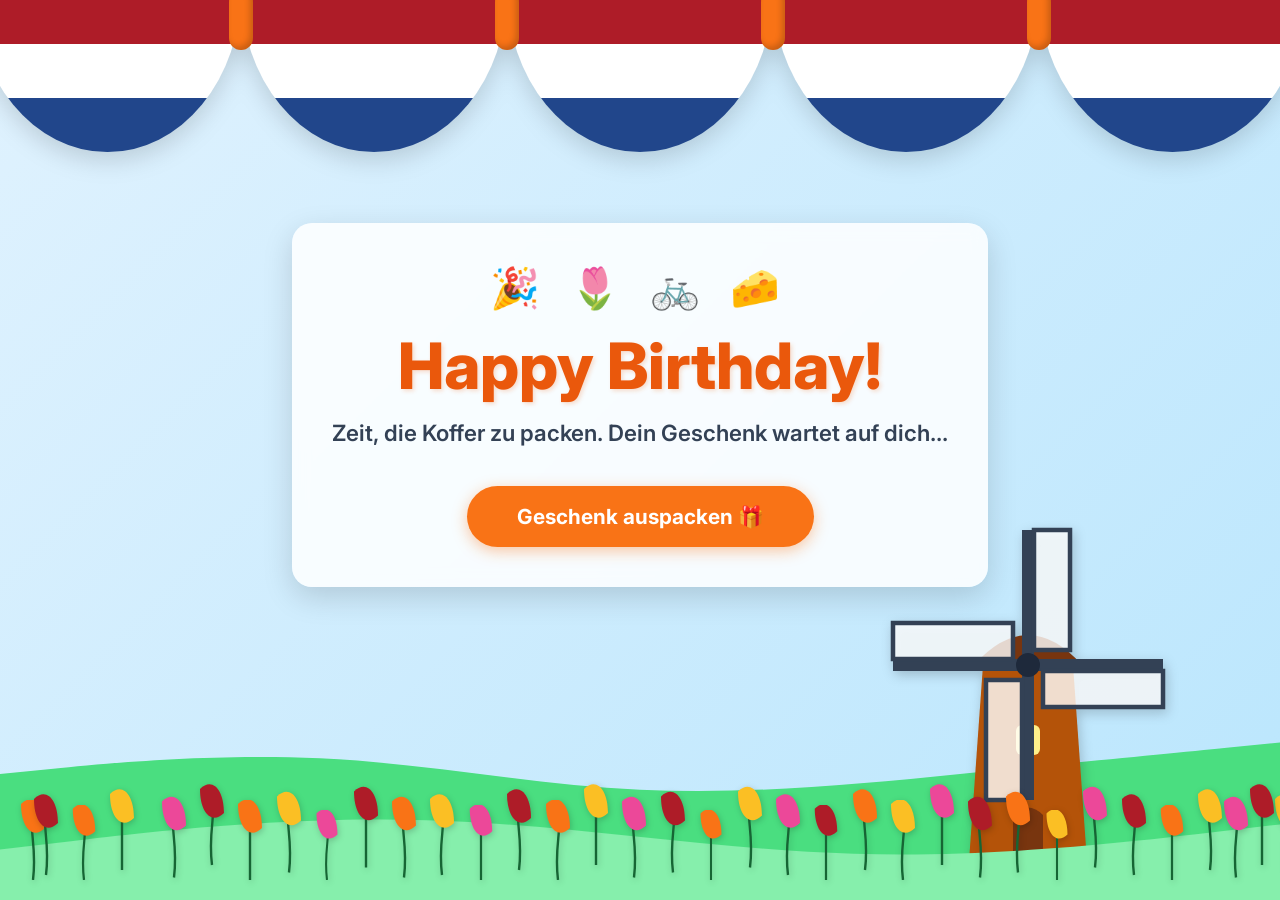
==== index.html @ 4826500a "restliche Dateien auch geladen" ====
<!DOCTYPE html>
<html lang="de">
<head>
    <meta charset="UTF-8">
    <meta name="viewport" content="width=device-width, initial-scale=1.0">
    <title>Happy Birthday! 🌷</title>
    
    <link href="https://fonts.googleapis.com/css2?family=Inter:wght@300;400;600;800&display=swap" rel="stylesheet">
    <link rel="stylesheet" href="https://unpkg.com/leaflet@1.9.4/dist/leaflet.css" />
    <link rel="stylesheet" href="style.css">
</head>
<body>

    <section id="intro-page">
        
        <div class="draped-flags-container">
            <div class="drape delay-1"><div class="drape-knot"></div></div>
            <div class="drape delay-2"><div class="drape-knot"></div></div>
            <div class="drape delay-0"><div class="drape-knot"></div></div>
            <div class="drape delay-1"><div class="drape-knot"></div></div>
            <div class="drape delay-2"></div> 
        </div>

        <div class="meadow-container">
            <svg class="grass back-hills" viewBox="0 0 1440 320" preserveAspectRatio="none"><path fill="#4ade80" fill-opacity="1" d="M0,192L60,186.7C120,181,240,171,360,176C480,181,600,203,720,208C840,213,960,203,1080,192C1200,181,1320,171,1380,165.3L1440,160L1440,320L1380,320C1320,320,1200,320,1080,320C960,320,840,320,720,320C600,320,480,320,360,320C240,320,120,320,60,320L0,320Z"></path></svg>
            <div class="windmill-container">
                <svg class="windmill" viewBox="0 0 100 120">
                    <path d="M 30 120 L 70 120 L 65 50 L 35 50 Z" fill="#b45309" />
                    <path d="M 32 50 Q 50 30 68 50 Z" fill="#78350f" />
                    <path d="M 45 120 L 45 100 Q 50 95 55 100 L 55 120 Z" fill="#78350f" />
                    <rect x="46" y="70" width="8" height="10" fill="#fef08a" rx="2" />
                    
                    <g class="blades">
                        <rect x="48" y="5" width="4" height="90" fill="#334155" />
                        <rect x="5" y="48" width="90" height="4" fill="#334155" />
                        
                        <rect x="52" y="5" width="12" height="40" fill="rgba(255,255,255,0.8)" stroke="#334155" stroke-width="1.5"/>
                        <rect x="36" y="55" width="12" height="40" fill="rgba(255,255,255,0.8)" stroke="#334155" stroke-width="1.5"/>
                        <rect x="5" y="36" width="40" height="12" fill="rgba(255,255,255,0.8)" stroke="#334155" stroke-width="1.5"/>
                        <rect x="55" y="52" width="40" height="12" fill="rgba(255,255,255,0.8)" stroke="#334155" stroke-width="1.5"/>
                        
                        <circle cx="50" cy="50" r="4" fill="#1e293b" />
                    </g>
                </svg>
            </div>
            <svg class="grass front-hills" viewBox="0 0 1440 320" preserveAspectRatio="none"><path fill="#86efac" fill-opacity="1" d="M0,256L80,245.3C160,235,320,213,480,218.7C640,224,800,256,960,261.3C1120,267,1280,245,1360,234.7L1440,224L1440,320L1360,320C1280,320,1120,320,960,320C800,320,640,320,480,320C320,320,160,320,80,320L0,320Z"></path></svg>

            <div class="tulips-layer">
                <svg id="secret-skip-btn" class="tulip t-red pos-1 delay-0" viewBox="0 0 50 100"><path class="stem" d="M25,100 C30,60 20,35 25,25" stroke="#166534" stroke-width="3" fill="none"/><path class="flower" d="M10,5 C10,35 25,50 40,35 C40,5 25,-10 10,5 Z M18,10 C22,25 28,25 32,10" fill="#AE1C28"/></svg>

                <svg class="tulip t-orange pos-2 delay-2" viewBox="0 0 50 100"><path class="stem" d="M25,100 C20,60 30,35 25,25" stroke="#166534" stroke-width="3" fill="none"/><path class="flower" d="M10,5 C10,35 25,50 40,35 C40,5 25,-10 10,5 Z" fill="#f97316"/></svg>
                <svg class="tulip t-yellow pos-3 delay-1" viewBox="0 0 50 100"><path class="stem" d="M25,100 C25,60 25,35 25,25" stroke="#166534" stroke-width="3" fill="none"/><path class="flower" d="M10,5 C10,35 25,50 40,35 C40,5 25,-10 10,5 Z M25,5 C25,25 25,5 25,5" fill="#fbbf24"/></svg>
                <svg class="tulip t-pink pos-4 delay-3" viewBox="0 0 50 100"><path class="stem" d="M25,100 C30,60 20,35 25,25" stroke="#166534" stroke-width="3" fill="none"/><path class="flower" d="M10,5 C10,35 25,50 40,35 C40,5 25,-10 10,5 Z" fill="#ec4899"/></svg>
                <svg class="tulip t-red pos-5 delay-0" viewBox="0 0 50 100"><path class="stem" d="M25,100 C20,60 30,35 25,25" stroke="#166534" stroke-width="3" fill="none"/><path class="flower" d="M10,5 C10,35 25,50 40,35 C40,5 25,-10 10,5 Z M18,10 C22,25 28,25 32,10" fill="#AE1C28"/></svg>
                <svg class="tulip t-orange pos-6 delay-2" viewBox="0 0 50 100"><path class="stem" d="M25,100 C25,60 25,35 25,25" stroke="#166534" stroke-width="3" fill="none"/><path class="flower" d="M10,5 C10,35 25,50 40,35 C40,5 25,-10 10,5 Z" fill="#f97316"/></svg>
                <svg class="tulip t-yellow pos-7 delay-1" viewBox="0 0 50 100"><path class="stem" d="M25,100 C30,60 20,35 25,25" stroke="#166534" stroke-width="3" fill="none"/><path class="flower" d="M10,5 C10,35 25,50 40,35 C40,5 25,-10 10,5 Z" fill="#fbbf24"/></svg>
                <svg class="tulip t-pink pos-8 delay-4" viewBox="0 0 50 100"><path class="stem" d="M25,100 C20,60 30,35 25,25" stroke="#166534" stroke-width="3" fill="none"/><path class="flower" d="M10,5 C10,35 25,50 40,35 C40,5 25,-10 10,5 Z M18,10 C22,25 28,25 32,10" fill="#ec4899"/></svg>
                <svg class="tulip t-red pos-9 delay-0" viewBox="0 0 50 100"><path class="stem" d="M25,100 C25,60 25,35 25,25" stroke="#166534" stroke-width="3" fill="none"/><path class="flower" d="M10,5 C10,35 25,50 40,35 C40,5 25,-10 10,5 Z" fill="#AE1C28"/></svg>
                <svg class="tulip t-orange pos-10 delay-2" viewBox="0 0 50 100"><path class="stem" d="M25,100 C30,60 20,35 25,25" stroke="#166534" stroke-width="3" fill="none"/><path class="flower" d="M10,5 C10,35 25,50 40,35 C40,5 25,-10 10,5 Z M25,5 C25,25 25,5 25,5" fill="#f97316"/></svg>
                <svg class="tulip t-yellow pos-11 delay-1" viewBox="0 0 50 100"><path class="stem" d="M25,100 C20,60 30,35 25,25" stroke="#166534" stroke-width="3" fill="none"/><path class="flower" d="M10,5 C10,35 25,50 40,35 C40,5 25,-10 10,5 Z" fill="#fbbf24"/></svg>
                <svg class="tulip t-pink pos-12 delay-3" viewBox="0 0 50 100"><path class="stem" d="M25,100 C25,60 25,35 25,25" stroke="#166534" stroke-width="3" fill="none"/><path class="flower" d="M10,5 C10,35 25,50 40,35 C40,5 25,-10 10,5 Z M18,10 C22,25 28,25 32,10" fill="#ec4899"/></svg>
                <svg class="tulip t-red pos-13 delay-0" viewBox="0 0 50 100"><path class="stem" d="M25,100 C30,60 20,35 25,25" stroke="#166534" stroke-width="3" fill="none"/><path class="flower" d="M10,5 C10,35 25,50 40,35 C40,5 25,-10 10,5 Z" fill="#AE1C28"/></svg>
                <svg class="tulip t-orange pos-14 delay-2" viewBox="0 0 50 100"><path class="stem" d="M25,100 C20,60 30,35 25,25" stroke="#166534" stroke-width="3" fill="none"/><path class="flower" d="M10,5 C10,35 25,50 40,35 C40,5 25,-10 10,5 Z" fill="#f97316"/></svg>
                <svg class="tulip t-yellow pos-15 delay-1" viewBox="0 0 50 100"><path class="stem" d="M25,100 C25,60 25,35 25,25" stroke="#166534" stroke-width="3" fill="none"/><path class="flower" d="M10,5 C10,35 25,50 40,35 C40,5 25,-10 10,5 Z M25,5 C25,25 25,5 25,5" fill="#fbbf24"/></svg>
                <svg class="tulip t-pink pos-16 delay-4" viewBox="0 0 50 100"><path class="stem" d="M25,100 C30,60 20,35 25,25" stroke="#166534" stroke-width="3" fill="none"/><path class="flower" d="M10,5 C10,35 25,50 40,35 C40,5 25,-10 10,5 Z" fill="#ec4899"/></svg>
                <svg class="tulip t-red pos-17 delay-0" viewBox="0 0 50 100"><path class="stem" d="M25,100 C20,60 30,35 25,25" stroke="#166534" stroke-width="3" fill="none"/><path class="flower" d="M10,5 C10,35 25,50 40,35 C40,5 25,-10 10,5 Z M18,10 C22,25 28,25 32,10" fill="#AE1C28"/></svg>
                <svg class="tulip t-orange pos-18 delay-2" viewBox="0 0 50 100"><path class="stem" d="M25,100 C25,60 25,35 25,25" stroke="#166534" stroke-width="3" fill="none"/><path class="flower" d="M10,5 C10,35 25,50 40,35 C40,5 25,-10 10,5 Z" fill="#f97316"/></svg>
                <svg class="tulip t-yellow pos-19 delay-1" viewBox="0 0 50 100"><path class="stem" d="M25,100 C30,60 20,35 25,25" stroke="#166534" stroke-width="3" fill="none"/><path class="flower" d="M10,5 C10,35 25,50 40,35 C40,5 25,-10 10,5 Z M25,5 C25,25 25,5 25,5" fill="#fbbf24"/></svg>
                <svg class="tulip t-pink pos-20 delay-3" viewBox="0 0 50 100"><path class="stem" d="M25,100 C20,60 30,35 25,25" stroke="#166534" stroke-width="3" fill="none"/><path class="flower" d="M10,5 C10,35 25,50 40,35 C40,5 25,-10 10,5 Z" fill="#ec4899"/></svg>
                <svg class="tulip t-red pos-21 delay-0" viewBox="0 0 50 100"><path class="stem" d="M25,100 C25,60 25,35 25,25" stroke="#166534" stroke-width="3" fill="none"/><path class="flower" d="M10,5 C10,35 25,50 40,35 C40,5 25,-10 10,5 Z M18,10 C22,25 28,25 32,10" fill="#AE1C28"/></svg>
                <svg class="tulip t-orange pos-22 delay-2" viewBox="0 0 50 100"><path class="stem" d="M25,100 C30,60 20,35 25,25" stroke="#166534" stroke-width="3" fill="none"/><path class="flower" d="M10,5 C10,35 25,50 40,35 C40,5 25,-10 10,5 Z" fill="#f97316"/></svg>
                <svg class="tulip t-yellow pos-23 delay-1" viewBox="0 0 50 100"><path class="stem" d="M25,100 C20,60 30,35 25,25" stroke="#166534" stroke-width="3" fill="none"/><path class="flower" d="M10,5 C10,35 25,50 40,35 C40,5 25,-10 10,5 Z M25,5 C25,25 25,5 25,5" fill="#fbbf24"/></svg>
                <svg class="tulip t-pink pos-24 delay-4" viewBox="0 0 50 100"><path class="stem" d="M25,100 C25,60 25,35 25,25" stroke="#166534" stroke-width="3" fill="none"/><path class="flower" d="M10,5 C10,35 25,50 40,35 C40,5 25,-10 10,5 Z" fill="#ec4899"/></svg>
                <svg class="tulip t-red pos-25 delay-0" viewBox="0 0 50 100"><path class="stem" d="M25,100 C30,60 20,35 25,25" stroke="#166534" stroke-width="3" fill="none"/><path class="flower" d="M10,5 C10,35 25,50 40,35 C40,5 25,-10 10,5 Z M18,10 C22,25 28,25 32,10" fill="#AE1C28"/></svg>
                <svg class="tulip t-orange pos-26 delay-2" viewBox="0 0 50 100"><path class="stem" d="M25,100 C20,60 30,35 25,25" stroke="#166534" stroke-width="3" fill="none"/><path class="flower" d="M10,5 C10,35 25,50 40,35 C40,5 25,-10 10,5 Z" fill="#f97316"/></svg>
                <svg class="tulip t-yellow pos-27 delay-1" viewBox="0 0 50 100"><path class="stem" d="M25,100 C25,60 25,35 25,25" stroke="#166534" stroke-width="3" fill="none"/><path class="flower" d="M10,5 C10,35 25,50 40,35 C40,5 25,-10 10,5 Z M25,5 C25,25 25,5 25,5" fill="#fbbf24"/></svg>
                <svg class="tulip t-pink pos-28 delay-3" viewBox="0 0 50 100"><path class="stem" d="M25,100 C30,60 20,35 25,25" stroke="#166534" stroke-width="3" fill="none"/><path class="flower" d="M10,5 C10,35 25,50 40,35 C40,5 25,-10 10,5 Z M18,10 C22,25 28,25 32,10" fill="#ec4899"/></svg>
                <svg class="tulip t-red pos-29 delay-0" viewBox="0 0 50 100"><path class="stem" d="M25,100 C20,60 30,35 25,25" stroke="#166534" stroke-width="3" fill="none"/><path class="flower" d="M10,5 C10,35 25,50 40,35 C40,5 25,-10 10,5 Z" fill="#AE1C28"/></svg>
                <svg class="tulip t-orange pos-30 delay-2" viewBox="0 0 50 100"><path class="stem" d="M25,100 C25,60 25,35 25,25" stroke="#166534" stroke-width="3" fill="none"/><path class="flower" d="M10,5 C10,35 25,50 40,35 C40,5 25,-10 10,5 Z" fill="#f97316"/></svg>
                <svg class="tulip t-yellow pos-31 delay-1" viewBox="0 0 50 100"><path class="stem" d="M25,100 C30,60 20,35 25,25" stroke="#166534" stroke-width="3" fill="none"/><path class="flower" d="M10,5 C10,35 25,50 40,35 C40,5 25,-10 10,5 Z M25,5 C25,25 25,5 25,5" fill="#fbbf24"/></svg>
                <svg class="tulip t-pink pos-32 delay-4" viewBox="0 0 50 100"><path class="stem" d="M25,100 C20,60 30,35 25,25" stroke="#166534" stroke-width="3" fill="none"/><path class="flower" d="M10,5 C10,35 25,50 40,35 C40,5 25,-10 10,5 Z" fill="#ec4899"/></svg>
                <svg class="tulip t-red pos-33 delay-0" viewBox="0 0 50 100"><path class="stem" d="M25,100 C25,60 25,35 25,25" stroke="#166534" stroke-width="3" fill="none"/><path class="flower" d="M10,5 C10,35 25,50 40,35 C40,5 25,-10 10,5 Z M18,10 C22,25 28,25 32,10" fill="#AE1C28"/></svg>
                <svg class="tulip t-orange pos-34 delay-2" viewBox="0 0 50 100"><path class="stem" d="M25,100 C30,60 20,35 25,25" stroke="#166534" stroke-width="3" fill="none"/><path class="flower" d="M10,5 C10,35 25,50 40,35 C40,5 25,-10 10,5 Z" fill="#f97316"/></svg>
                <svg class="tulip t-yellow pos-35 delay-1" viewBox="0 0 50 100"><path class="stem" d="M25,100 C20,60 30,35 25,25" stroke="#166534" stroke-width="3" fill="none"/><path class="flower" d="M10,5 C10,35 25,50 40,35 C40,5 25,-10 10,5 Z" fill="#fbbf24"/></svg>
            </div>
        </div>

        <div class="intro-content">
            <div class="emojis fade-up delay-1">🎉 🌷 🚲 🧀</div>
            <h1 class="fade-up delay-2">Happy Birthday!</h1>
            <p class="fade-up delay-3">Zeit, die Koffer zu packen. Dein Geschenk wartet auf dich...</p>
            <button id="start-btn" class="fade-up delay-4">Geschenk auspacken 🎁</button>
        </div>
    </section>

<section id="map-page" class="hidden">
        
        <div id="map-sidebar">
            <button id="sidebar-toggle">🍔 Menü</button>
            <div id="sidebar-content"> <h2>Entdecke Amsterdam</h2>
                <label><input type="checkbox" class="filter-checkbox" value="aktivitaeten" checked> 🚤 Aktivitäten</label>
                <label><input type="checkbox" class="filter-checkbox" value="cafes" checked> ☕ Cafés & Snacks</label>
                <label><input type="checkbox" class="filter-checkbox" value="restaurants" checked> 🍽️ Restaurants</label>
                <label><input type="checkbox" class="filter-checkbox" value="funfacts" checked> 💡 FunFacts</label>
                <label><input type="checkbox" class="filter-checkbox" value="mauri" checked> ✨ äthetisches präsentiert von Mauri </label>
                <label><input type="checkbox" class="filter-checkbox" value="shopping" checked> 🛍️ Shopping</label>
            </div>
        </div>

        <div id="map"></div>

<div id="progress-wrapper" class="hidden">
            <div class="progress-title" style="text-shadow: 1px 1px 2px white;">Unser Amsterdam-Trip 🚲</div>
            
            <div class="progress-container-relative">
                <div class="progress-track">
                    <div id="fill-blue"></div>
                    <div id="fill-white"></div>
                    <div id="fill-red"></div>
                </div>

                <div id="gift-1" class="milestone-gift" style="left: 33.33%;">
                    <span class="gift-emoji">🎁</span>
                </div>
                <div id="gift-2" class="milestone-gift" style="left: 66.66%;">
                    <span class="gift-emoji">🎁</span>
                </div>
            </div>
        </div>

        <div id="milestone-modal" class="hidden">
            <div class="milestone-content">
                <button id="close-milestone">✖</button>
                <h2 id="milestone-title">Meilenstein! 🎉</h2>
                <img id="milestone-img" src="" alt="Meilenstein Bild">
            </div>
        </div>
    </section>
    </section>

    <script src="https://unpkg.com/leaflet@1.9.4/dist/leaflet.js"></script>
    <script src="https://cdn.jsdelivr.net/npm/canvas-confetti@1.9.2/dist/confetti.browser.min.js"></script>
    <script src="script.js"></script>
</body>
</html>
---- style.css ----
/* Grund-Setup */
* { margin: 0; padding: 0; box-sizing: border-box; font-family: 'Inter', sans-serif; }
body { background-color: #f8fafc; color: #1e293b; overflow: hidden; }

/* --- SEITE 1: INTRO --- */
#intro-page {
    height: 100vh; width: 100vw; display: flex; flex-direction: column; justify-content: center; align-items: center; text-align: center; position: absolute; top: 0; left: 0; z-index: 10; background: linear-gradient(135deg, #e0f2fe 0%, #bae6fd 100%); transition: opacity 1.5s ease-in-out, visibility 1.5s; overflow: hidden; 
}

/* --- DIE DRAPIERTE HOLLAND-FLAGGE --- */
.draped-flags-container {
    position: absolute;
    top: -10px; /* Versteckt die harte obere Kante leicht außerhalb des Bildschirms */
    left: -2%;  /* Geht leicht über den Rand hinaus, damit es nahtlos wirkt */
    width: 104%;
    display: flex;
    z-index: 1;
    pointer-events: none;
    filter: drop-shadow(0 8px 12px rgba(0,0,0,0.15)); /* Weicher Schatten für 3D-Effekt */
}

.drape {
    flex: 1; 
    height: 18vh; /* Optimal für 5 Bögen */
    min-height: 100px; 
    
    background: linear-gradient(to bottom, 
        #AE1C28 0%, #AE1C28 33.3%, 
        #FFFFFF 33.3%, #FFFFFF 66.6%, 
        #21468B 66.6%, #21468B 100%
    );
    
    border-bottom-left-radius: 50% 100%;
    border-bottom-right-radius: 50% 100%;
    
    position: relative;
    transform-origin: top center;
    animation: windBlow 4s ease-in-out infinite alternate;
}

.drape-knot {
    position: absolute;
    top: 0;
    right: -12px; /* Exakt die halbe Breite, damit es mittig auf der Naht sitzt */
    width: 24px; /* Etwas zierlicher als vorher */
    height: 60px; /* Perfekt an die neue 18vh Höhe angepasst */
    background: #f97316;
    border-radius: 12px;
    z-index: 2;
    box-shadow: inset -3px -3px 6px rgba(0,0,0,0.2); 
}

/* Unterschiedliche Animations-Zeiten, damit es natürlicher weht */
.drape.delay-0 { animation-delay: 0s; }
.drape.delay-1 { animation-delay: 1.5s; }
.drape.delay-2 { animation-delay: 0.7s; }

/* Das sanfte Aufblähen im Wind */
@keyframes windBlow {
    0% { transform: scaleY(1); }
    100% { transform: scaleY(1.08); } 
}

/* --- DIE TULPENWIESE (In der Mitte) --- */
.meadow-container { position: absolute; bottom: 0; left: 0; width: 100%; height: 35vh; pointer-events: none; z-index: 2; }
.grass { position: absolute; bottom: 0; left: 0; width: 100%; }
.back-hills { height: 100%; z-index: 1; } .front-hills { height: 80%; z-index: 2; }
.tulips-layer { position: absolute; bottom: 20px; width: 100%; height: 100%; z-index: 3; }

/* Neue Tulpen-Form & Farben */
.tulip { position: absolute; bottom: 0; width: 40px; height: auto; transform-origin: bottom center; animation: swayTulip 3s ease-in-out infinite alternate; filter: drop-shadow(1px 2px 3px rgba(0,0,0,0.2)); }
.stem { fill: none; stroke: #166534; stroke-width: 3; } /* Dunkelgrüner, dünnerer Stängel */
.t-red .flower { fill: #AE1C28; } .t-orange .flower { fill: #f97316; } .t-yellow .flower { fill: #fbbf24; } .t-pink .flower { fill: #ec4899; }

/* 35 Zufällige Positionen und Größen */
.pos-1 { left: 2%; height: 90px; z-index: 5; } .pos-2 { left: 5%; height: 75px; z-index: 4; } .pos-3 { left: 8%; height: 100px; z-index: 6; } .pos-4 { left: 12%; height: 85px; z-index: 5; } .pos-5 { left: 15%; height: 110px; z-index: 7; }
.pos-6 { left: 18%; height: 80px; z-index: 4; } .pos-7 { left: 21%; height: 95px; z-index: 6; } .pos-8 { left: 24%; height: 70px; z-index: 3; } .pos-9 { left: 27%; height: 105px; z-index: 7; } .pos-10 { left: 30%; height: 85px; z-index: 5; }
.pos-11 { left: 33%; height: 90px; z-index: 6; } .pos-12 { left: 36%; height: 75px; z-index: 4; } .pos-13 { left: 39%; height: 100px; z-index: 7; } .pos-14 { left: 42%; height: 80px; z-index: 5; } .pos-15 { left: 45%; height: 110px; z-index: 6; }
.pos-16 { left: 48%; height: 85px; z-index: 4; } .pos-17 { left: 51%; height: 95px; z-index: 7; } .pos-18 { left: 54%; height: 70px; z-index: 3; } .pos-19 { left: 57%; height: 105px; z-index: 6; } .pos-20 { left: 60%; height: 90px; z-index: 5; }
.pos-21 { left: 63%; height: 75px; z-index: 4; } .pos-22 { left: 66%; height: 100px; z-index: 7; } .pos-23 { left: 69%; height: 80px; z-index: 5; } .pos-24 { left: 72%; height: 110px; z-index: 6; } .pos-25 { left: 75%; height: 85px; z-index: 4; }
.pos-26 { left: 78%; height: 95px; z-index: 7; } .pos-27 { left: 81%; height: 70px; z-index: 3; } .pos-28 { left: 84%; height: 105px; z-index: 6; } .pos-29 { left: 87%; height: 90px; z-index: 5; } .pos-30 { left: 90%; height: 75px; z-index: 4; }
.pos-31 { left: 93%; height: 100px; z-index: 7; } .pos-32 { left: 95%; height: 85px; z-index: 5; } .pos-33 { left: 97%; height: 110px; z-index: 6; } .pos-34 { left: 1%; height: 80px; z-index: 3; } .pos-35 { left: 99%; height: 90px; z-index: 4; }

@keyframes swayTulip { 0% { transform: rotate(-2deg); } 100% { transform: rotate(2deg); } }

/* --- DER TEXT & BUTTON (Ganz vorne) --- */
.intro-content { position: relative; z-index: 10; background: rgba(255, 255, 255, 0.85); padding: 40px; border-radius: 20px; box-shadow: 0 10px 30px rgba(0,0,0,0.15); backdrop-filter: blur(8px); max-width: 90%; margin-bottom: 10vh; }
.intro-content .emojis { font-size: 2.5rem; margin-bottom: 15px; letter-spacing: 10px; } .intro-content h1 { font-size: 4rem; font-weight: 800; color: #ea580c; margin-bottom: 15px; text-shadow: 2px 2px 4px rgba(234, 88, 12, 0.2); } .intro-content p { font-size: 1.4rem; font-weight: 600; color: #334155; margin-bottom: 40px; }
#start-btn { background-color: #f97316; color: #ffffff; border: none; padding: 18px 50px; font-size: 1.3rem; font-weight: 700; border-radius: 50px; cursor: pointer; box-shadow: 0 4px 15px rgba(249, 115, 22, 0.4); transition: all 0.3s ease; }
#start-btn:hover { background-color: #ea580c; transform: translateY(-3px) scale(1.02); box-shadow: 0 8px 25px rgba(249, 115, 22, 0.6); }

/* --- ANIMATIONEN FÜR TEXT --- */
.fade-up { opacity: 0; transform: translateY(30px); animation: fadeUpAnim 1.2s forwards cubic-bezier(0.2, 0.8, 0.2, 1); } .delay-1 { animation-delay: 0.3s; } .delay-2 { animation-delay: 0.8s; } .delay-3 { animation-delay: 1.3s; } .delay-4 { animation-delay: 1.8s; }
@keyframes fadeUpAnim { to { opacity: 1; transform: translateY(0); } } .fade-out { opacity: 0 !important; visibility: hidden; }

/* --- SEITE 2: KARTE --- */
#map-page { height: 100vh; width: 100vw; position: absolute; top: 0; left: 0; opacity: 0; visibility: hidden; transition: opacity 2s ease-in-out; z-index: 20; } #map-page.visible { opacity: 1; visibility: visible; } #map { height: 100%; width: 100%; }

/* --- KARTEN-MENÜ (SIDEBAR) --- */
#map-sidebar {
    position: absolute;
    top: 20px;
    left: 20px;
    z-index: 1000; /* Wichtig: Muss ÜBER der Leaflet-Karte liegen */
    display: flex;
    flex-direction: column;
    align-items: flex-start;
}

#sidebar-toggle {
    background: #f97316;
    color: white;
    border: none;
    padding: 12px 20px;
    font-size: 1.2rem;
    font-weight: 600;
    border-radius: 10px;
    cursor: pointer;
    box-shadow: 0 4px 15px rgba(0,0,0,0.2);
    transition: all 0.3s ease;
    z-index: 1001; /* Über dem weißen Kasten */
}

#sidebar-toggle:hover {
    background: #ea580c;
    transform: scale(1.05);
}

#sidebar-content {
    background: rgba(255, 255, 255, 0.95);
    backdrop-filter: blur(5px);
    padding: 20px;
    border-radius: 15px;
    box-shadow: 0 10px 30px rgba(0,0,0,0.15);
    display: flex;
    flex-direction: column;
    gap: 12px;
    width: 250px;
    margin-top: 15px;
    
    /* Animation fürs Ein- und Ausklappen */
    opacity: 0;
    transform: translateX(-120%); 
    transition: all 0.4s cubic-bezier(0.2, 0.8, 0.2, 1);
    position: absolute;
    top: 50px; 
}

#sidebar-content.open {
    opacity: 1;
    transform: translateX(0);
}

#sidebar-content h2 {
    font-size: 1.3rem;
    color: #ea580c;
    margin-bottom: 5px;
    border-bottom: 2px solid #fdba74;
    padding-bottom: 5px;
}

#sidebar-content label {
    cursor: pointer;
    font-size: 1.1rem;
    display: flex;
    align-items: center;
    gap: 10px;
    color: #334155;
    transition: color 0.2s;
}

#sidebar-content label:hover {
    color: #ea580c;
}

/* --- DESIGN FÜR DIE EMOJI-PINS --- */
.custom-emoji-marker {
    background: white;
    border: 3px solid #f97316;
    border-radius: 50%;
    box-shadow: 0 4px 10px rgba(0,0,0,0.3);
    display: flex !important; /* Überschreibt Leaflet-Standards */
    justify-content: center;
    align-items: center;
    font-size: 20px;
    transition: transform 0.2s;
}

.custom-emoji-marker:hover {
    transform: scale(1.2) translateY(-5px);
    border-color: #ea580c;
}

/* --- KARTEN-POPUPS (Inhalt) --- */
/* --- NEU: MODERNE KARTEN-POPUPS (Redesign) --- */

/* 1. Leaflet Standard-Styles überschreiben für randloses Design */
.leaflet-popup-content-wrapper {
    padding: 0 !important; /* Kein Innenabstand mehr */
    border-radius: 16px !important; /* Modernere, rundere Ecken */
    overflow: hidden; /* Damit das Bild an den Ecken abgeschnitten wird */
    box-shadow: 0 10px 25px rgba(0,0,0,0.15) !important; /* Weicherer Schatten */
}

.leaflet-popup-content {
    margin: 0 !important; 
    width: 320px !important; /* HIER: Die Breite der gesamten Kachel (vorher 260px) */
}

.leaflet-popup-tip {
    box-shadow: 0 10px 25px rgba(0,0,0,0.15) !important;
}

/* 2. Das Header-Bild (Randlos) */
.popup-header-img {
    width: 120%;
    height: 250px; /* HIER: Die Höhe des Bildes (vorher 140px) */
    object-fit: cover;
    display: block;
    -webkit-mask-image: linear-gradient(to bottom, rgba(0,0,0,1) 70%, rgba(0,0,0,0.8));
}

/* 3. Der Inhalt unter dem Bild */
.popup-body {
    padding: 18px;
    text-align: left; /* Moderner als zentriert */
}

/* Titel (Link oder Text) */
.popup-title {
    font-size: 1.25rem;
    font-weight: 800;
    color: #1e293b; /* Dunkles Grau statt Orange, wirkt edler */
    text-decoration: none;
    display: block;
    margin-bottom: 8px;
    line-height: 1.3;
    transition: color 0.2s;
}

a.popup-title:hover {
    color: #ea580c; /* Orange nur beim Drüberfahren */
}

/* Beschreibungstext */
.popup-desc {
    font-size: 0.95rem;
    color: #64748b; /* Helleres Grau für den Text */
    line-height: 1.5;
    margin-bottom: 20px;
}

/* 4. Der moderne "Visited" Toggle (Ersetzt die alte Checkbox) */
.visited-toggle-wrapper {
    display: flex;
    align-items: center;
    justify-content: space-between; /* Text links, Toggle rechts */
    padding-top: 15px;
    border-top: 1px solid #e2e8f0; /* Feine Trennlinie */
    cursor: pointer;
}

.toggle-label-text {
    font-weight: 600;
    color: #334155;
    font-size: 0.9rem;
}

/* Das eigentliche Checkbox-Element verstecken wir */
.visited-cb-hidden {
    display: none;
}

/* Das ist unser neuer, designter Kreis */
.toggle-circle {
    width: 28px;
    height: 28px;
    border-radius: 50%;
    border: 2px solid #cbd5e1; /* Grauer Rand wenn inaktiv */
    display: flex;
    align-items: center;
    justify-content: center;
    transition: all 0.3s cubic-bezier(0.4, 0.0, 0.2, 1);
    background: white;
}

/* Das Häkchen im Kreis (am Anfang unsichtbar) */
.toggle-check-icon {
    color: white;
    font-size: 16px;
    opacity: 0;
    transform: scale(0.5);
    transition: all 0.3s cubic-bezier(0.4, 0.0, 0.2, 1);
}

/* WENN GECHECKED: Das CSS-Magie-Stück */
/* Wenn die versteckte Checkbox 'checked' ist, ändere den Kreis danach (+) */
.visited-cb-hidden:checked + .toggle-circle {
    background: #ea580c; /* Orange Füllung */
    border-color: #ea580c;
    box-shadow: 0 4px 12px rgba(234, 88, 12, 0.3); /* Leichter orangener Schein */
}

.visited-cb-hidden:checked + .toggle-circle .toggle-check-icon {
    opacity: 1; /* Häkchen zeigen */
    transform: scale(1);
}

/* --- MINIMALISTISCHER FORTSCHRITTSBALKEN --- */
#progress-wrapper {
    position: absolute;
    bottom: 30px;
    left: 50%;
    transform: translateX(-50%);
    width: 90%;
    max-width: 500px;
    /* Kein weißer Kasten mehr, nur noch der Inhalt */
    z-index: 1000;
    transition: opacity 0.5s ease, transform 0.5s ease;
}

#progress-wrapper.hidden {
    opacity: 0;
    pointer-events: none;
    transform: translate(-50%, 20px);
}

.progress-title {
    text-align: center;
    font-weight: 800;
    color: #1e293b;
    margin-bottom: 10px;
    font-size: 1.1rem;
}

/* Ein Wrapper, um die Geschenke relativ zum Balken zu positionieren */
.progress-container-relative {
    position: relative;
    height: 30px;
}

.progress-track {
    display: flex;
    height: 100%;
    background: rgba(255, 255, 255, 0.5); /* Leicht transparenter Hintergrund */
    backdrop-filter: blur(2px);
    border-radius: 15px;
    overflow: hidden;
    border: 2px solid white;
    box-shadow: 0 4px 10px rgba(0,0,0,0.1);
    position: relative;
}

#fill-blue { width: 0%; background: #AE1C28; transition: width 0.5s ease-out; }
#fill-white { width: 0%; background: #eaeaea; transition: width 0.5s ease-out; }
#fill-red { width: 0%; background: #21468B ; transition: width 0.5s ease-out; }

/* --- NEU: DIE GESCHENKE AUF DEM BALKEN --- */
.milestone-gift {
    position: absolute;
    top: 50%;
    transform: translate(-50%, -50%) scale(0); /* Am Anfang unsichtbar (klein) */
    z-index: 10;
    cursor: pointer;
    transition: transform 0.4s cubic-bezier(0.34, 1.56, 0.64, 1); /* Plopp-Effekt */
    pointer-events: none; /* Noch nicht klickbar */
}

.gift-emoji {
    font-size: 30px;
    filter: drop-shadow(0 2px 4px rgba(0,0,0,0.2));
    display: block;
    transition: transform 0.2s;
}

/* Wenn der Meilenstein erreicht ist */
.milestone-gift.unlocked {
    transform: translate(-50%, -50%) scale(1); /* Ploppt auf */
    pointer-events: auto; /* Jetzt klickbar */
}

.milestone-gift.unlocked:hover .gift-emoji {
    transform: scale(1.2) rotate(-5deg); /* Wackelt beim Drüberfahren */
}


/* --- NEU: MEILENSTEIN SPRECHBLASE --- */
#milestone-modal {
    position: fixed; top: 0; left: 0; width: 100vw; height: 100vh;
    background: rgba(0,0,0,0.6); /* Etwas dunklerer Hintergrund */
    display: flex; justify-content: center; align-items: center;
    z-index: 9999; opacity: 0; pointer-events: none; transition: opacity 0.3s;
}
#milestone-modal.show { opacity: 1; pointer-events: auto; }

.milestone-content {
    background: white;
    padding: 30px;
    border-radius: 25px; /* Rundere Ecken für Sprechblasen-Look */
    text-align: center;
    position: relative;
    max-width: 90%; width: 380px;
    transform: translateY(30px);
    transition: transform 0.3s cubic-bezier(0.2, 0.8, 0.2, 1);
    box-shadow: 0 15px 40px rgba(0,0,0,0.3);
}

/* DAS SPRECHBLASEN-DREIECK (unten dran) */
.milestone-content::after {
    content: '';
    position: absolute;
    bottom: -15px; /* Schiebt es unten raus */
    left: 50%;
    transform: translateX(-50%);
    border-width: 15px 15px 0; /* Macht ein Dreieck, das nach unten zeigt */
    border-style: solid;
    border-color: white transparent; /* Nur die obere Kante ist weiß */
    display: block;
    width: 0;
}

#milestone-modal.show .milestone-content { transform: translateY(0); }

.milestone-content h2 { color: #ea580c; margin-bottom: 15px; font-size: 1.8rem;}
.milestone-content img { width: 100%; border-radius: 12px; box-shadow: 0 5px 15px rgba(0,0,0,0.1); margin-top: 10px;}

#close-milestone {
    position: absolute; top: 15px; right: 15px; background: #f1f5f9; border: none;
    font-size: 1.2rem; border-radius: 50%; width: 35px; height: 35px; cursor: pointer; transition: background 0.2s;
}
#close-milestone:hover { background: #e2e8f0; }

/* --- GEHEIMER KNOPF (Entwickler-Hintertür) --- */
#secret-skip-btn {
    pointer-events: auto; /* Erlaubt Klicks (die Wiese blockiert diese sonst) */
    cursor: default;      /* Wichtig: Es erscheint KEIN Zeigefinger beim Drüberfahren, damit es geheim bleibt! */
}

/* --- DIE WINDMÜHLE --- */
.windmill-container {
    position: absolute;
    right: 8%; /* Platziert sie weit rechts auf dem Bildschirm */
    bottom: 25px; /* Taucht sie etwas ins Gras ein */
    width: 300px; 
    z-index: 1; /* Legt sie vor den hinteren Hügel, aber hinter den vorderen Hügel */
    filter: drop-shadow(2px 4px 6px rgba(0,0,0,0.2));
}

.windmill {
    width: 100%;
    height: auto;
    display: block;
}

/* Die Flügel (Sails) */
.blades {
    /* Setzt das Zentrum der Drehung exakt auf den Mittelpunkt des SVG-Rades (50, 50) */
    transform-origin: 50px 50px; 
    /* Gleichmäßige, unendliche Drehung: 14 Sekunden pro Umdrehung */
    animation: spinBlades 14s linear infinite; 
}

/* Die Dreh-Animation */
@keyframes spinBlades {
    0% { transform: rotate(0deg); }
    100% { transform: rotate(360deg); }
}
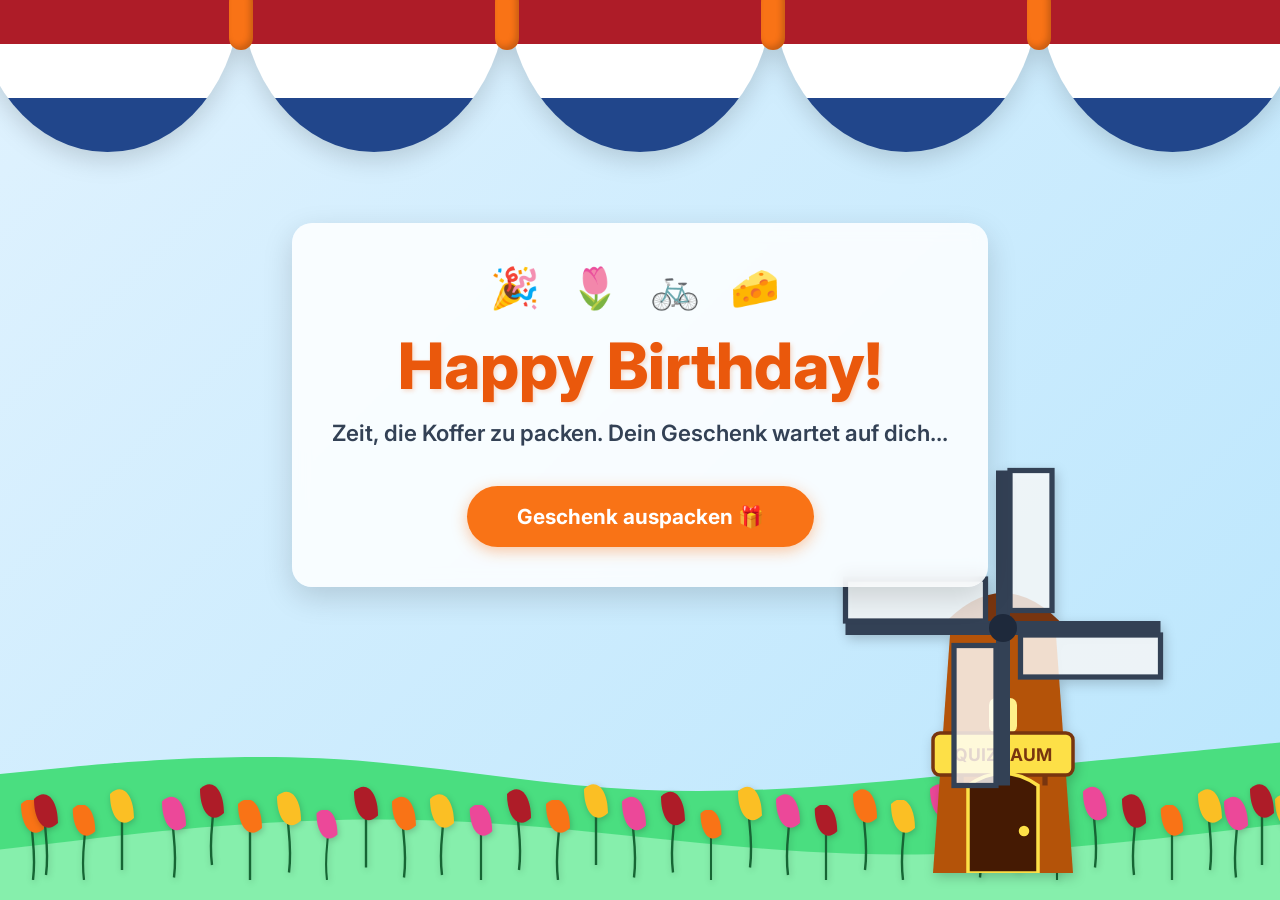
==== commit fa6b00c9: "index.html update Windmühle" ====
--- a/index.html
+++ b/index.html
@@ -23,12 +23,20 @@
 
         <div class="meadow-container">
             <svg class="grass back-hills" viewBox="0 0 1440 320" preserveAspectRatio="none"><path fill="#4ade80" fill-opacity="1" d="M0,192L60,186.7C120,181,240,171,360,176C480,181,600,203,720,208C840,213,960,203,1080,192C1200,181,1320,171,1380,165.3L1440,160L1440,320L1380,320C1320,320,1200,320,1080,320C960,320,840,320,720,320C600,320,480,320,360,320C240,320,120,320,60,320L0,320Z"></path></svg>
-            <div class="windmill-container">
+<div class="windmill-container" style="z-index: 10;">
                 <svg class="windmill" viewBox="0 0 100 120">
                     <path d="M 30 120 L 70 120 L 65 50 L 35 50 Z" fill="#b45309" />
                     <path d="M 32 50 Q 50 30 68 50 Z" fill="#78350f" />
-                    <path d="M 45 120 L 45 100 Q 50 95 55 100 L 55 120 Z" fill="#78350f" />
                     <rect x="46" y="70" width="8" height="10" fill="#fef08a" rx="2" />
+                    
+                    <a href="quiz.html" class="quiz-door" style="cursor: pointer; pointer-events: auto;">
+                        <rect x="30" y="80" width="40" height="12" fill="#fde047" rx="2" stroke="#78350f" stroke-width="1" />
+                        <text x="50" y="88" font-size="5" font-family="Inter, sans-serif" font-weight="bold" fill="#78350f" text-anchor="middle">QUIZRAUM</text>
+                        <line x1="38" y1="92" x2="38" y2="95" stroke="#78350f" stroke-width="1.5" />
+                        <line x1="62" y1="92" x2="62" y2="95" stroke="#78350f" stroke-width="1.5" />
+                        
+                        <path d="M 40 120 L 40 95 Q 50 88 60 95 L 60 120 Z" fill="#451a03" stroke="#fde047" stroke-width="1" />
+                        <circle cx="56" cy="108" r="1.5" fill="#fde047"/> </a>
                     
                     <g class="blades">
                         <rect x="48" y="5" width="4" height="90" fill="#334155" />
--- a/style.css
+++ b/style.css
@@ -440,8 +440,8 @@
 .windmill-container {
     position: absolute;
     right: 8%; /* Platziert sie weit rechts auf dem Bildschirm */
-    bottom: 25px; /* Taucht sie etwas ins Gras ein */
-    width: 300px; 
+    bottom: 27px; /* Taucht sie etwas ins Gras ein */
+    width: 350px; 
     z-index: 1; /* Legt sie vor den hinteren Hügel, aber hinter den vorderen Hügel */
     filter: drop-shadow(2px 4px 6px rgba(0,0,0,0.2));
 }
@@ -464,4 +464,64 @@
 @keyframes spinBlades {
     0% { transform: rotate(0deg); }
     100% { transform: rotate(360deg); }
+}
+
+/* --- DER NAVIGATION-BUTTON IM POPUP --- */
+.nav-button {
+    display: block;
+    background-color: #f97316; /* Unser schönes Oranje */
+    color: white;
+    text-align: center;
+    padding: 10px 15px;
+    border-radius: 8px;
+    text-decoration: none;
+    font-weight: bold;
+    font-size: 0.95rem;
+    margin-top: 12px;
+    margin-bottom: 8px;
+    box-shadow: 0 4px 6px rgba(249, 115, 22, 0.2);
+    transition: all 0.2s ease;
+}
+
+/* Hover-Effekt, wenn man mit der Maus drüberfährt (für den Laptop) */
+.nav-button:hover {
+    background-color: #ea580c; /* Etwas dunkleres Orange */
+    transform: translateY(-2px);
+    box-shadow: 0 6px 12px rgba(249, 115, 22, 0.3);
+    color: white;
+}
+
+/* --- GRÜNER HAKEN AUF BESUCHTEN MARKERN --- */
+.marker-content {
+    position: relative;
+    width: 100%;
+    height: 100%;
+    display: flex;
+    align-items: center;
+    justify-content: center;
+    font-size: 20px; /* Größe deines Emojis */
+}
+
+.check-badge {
+    display: none; /* Ist am Anfang unsichtbar */
+    position: absolute;
+    top: -8px;
+    right: -8px;
+    background-color: #22c55e; 
+    color: white;
+    font-size: 14px;
+    font-weight: bold;
+    width: 22px;
+    height: 22px;
+    border-radius: 50%;
+    align-items: center;
+    justify-content: center;
+    box-shadow: 0 2px 4px rgba(0,0,0,0.3);
+    border: 2px solid white;
+    z-index: 10;
+}
+
+/* Wenn wir diese Klasse per JavaScript hinzufügen, taucht der Haken auf */
+.check-badge.visible {
+    display: flex; 
 }
